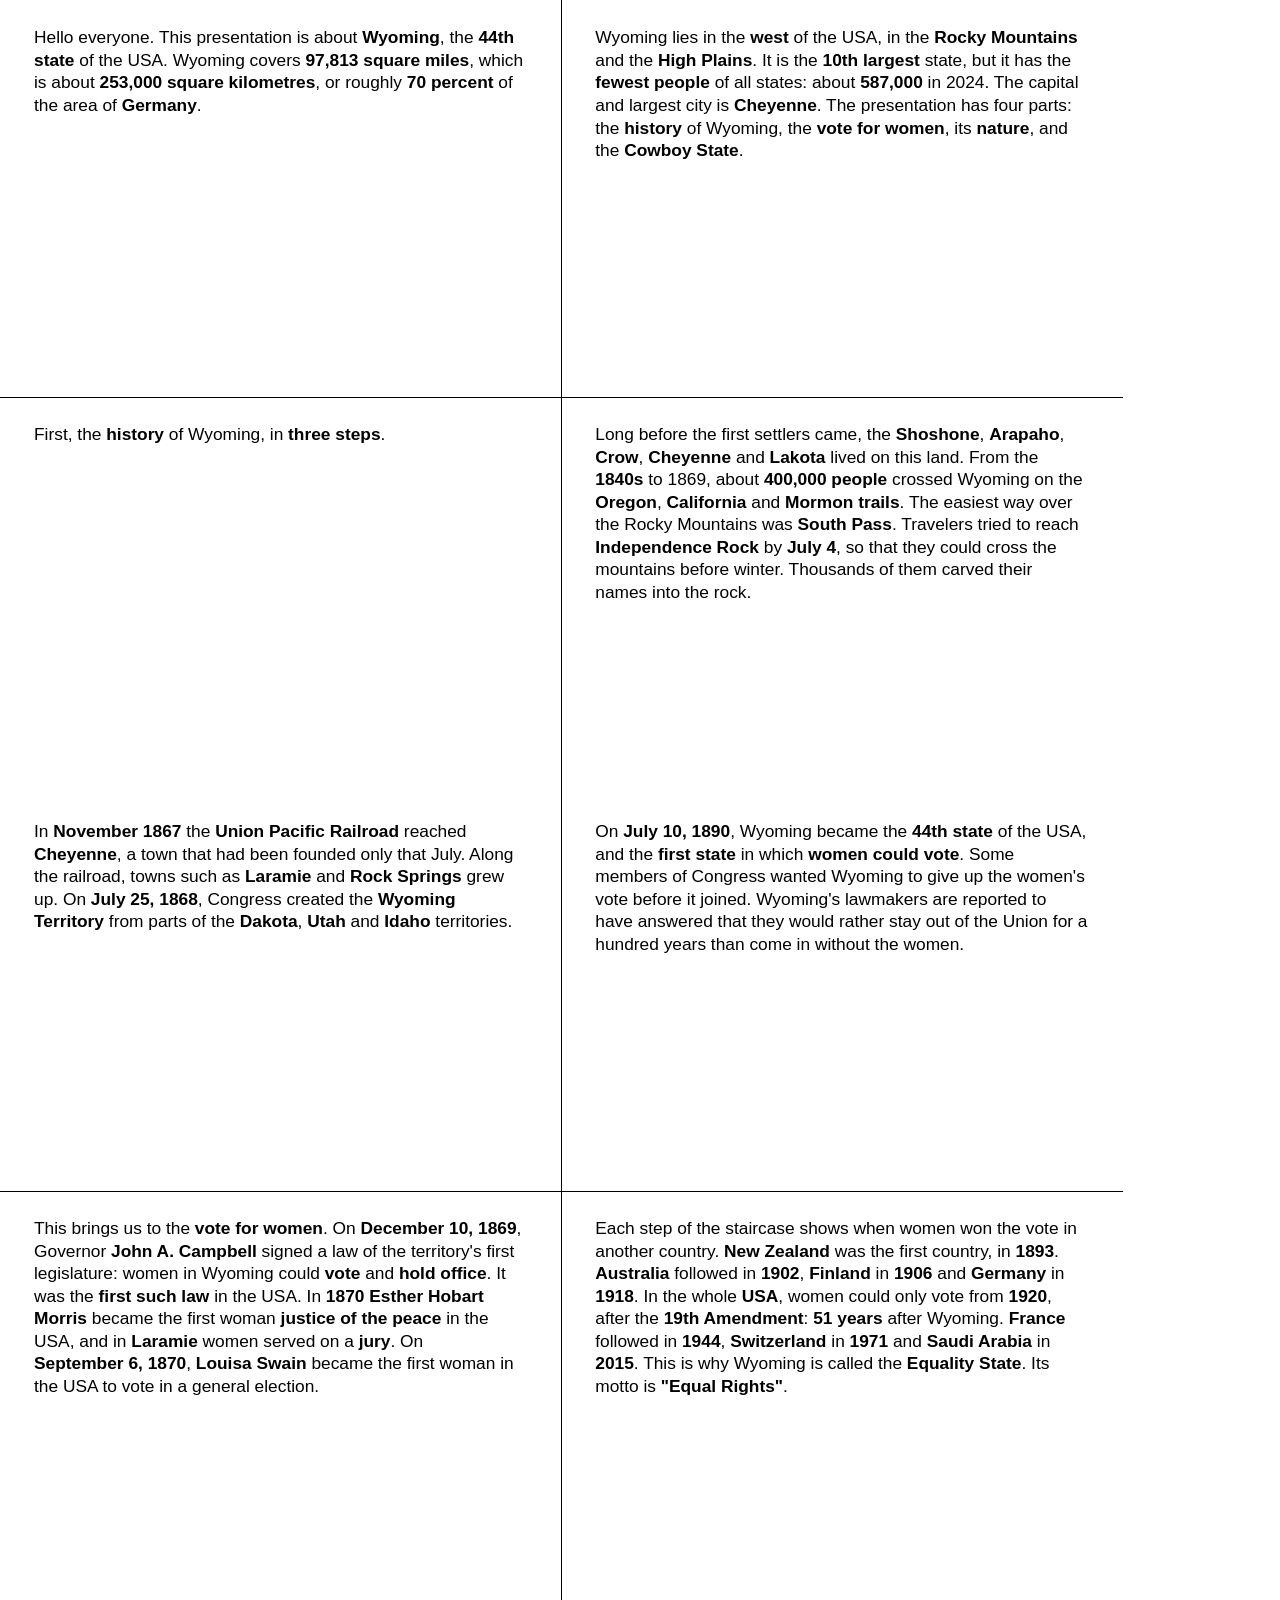
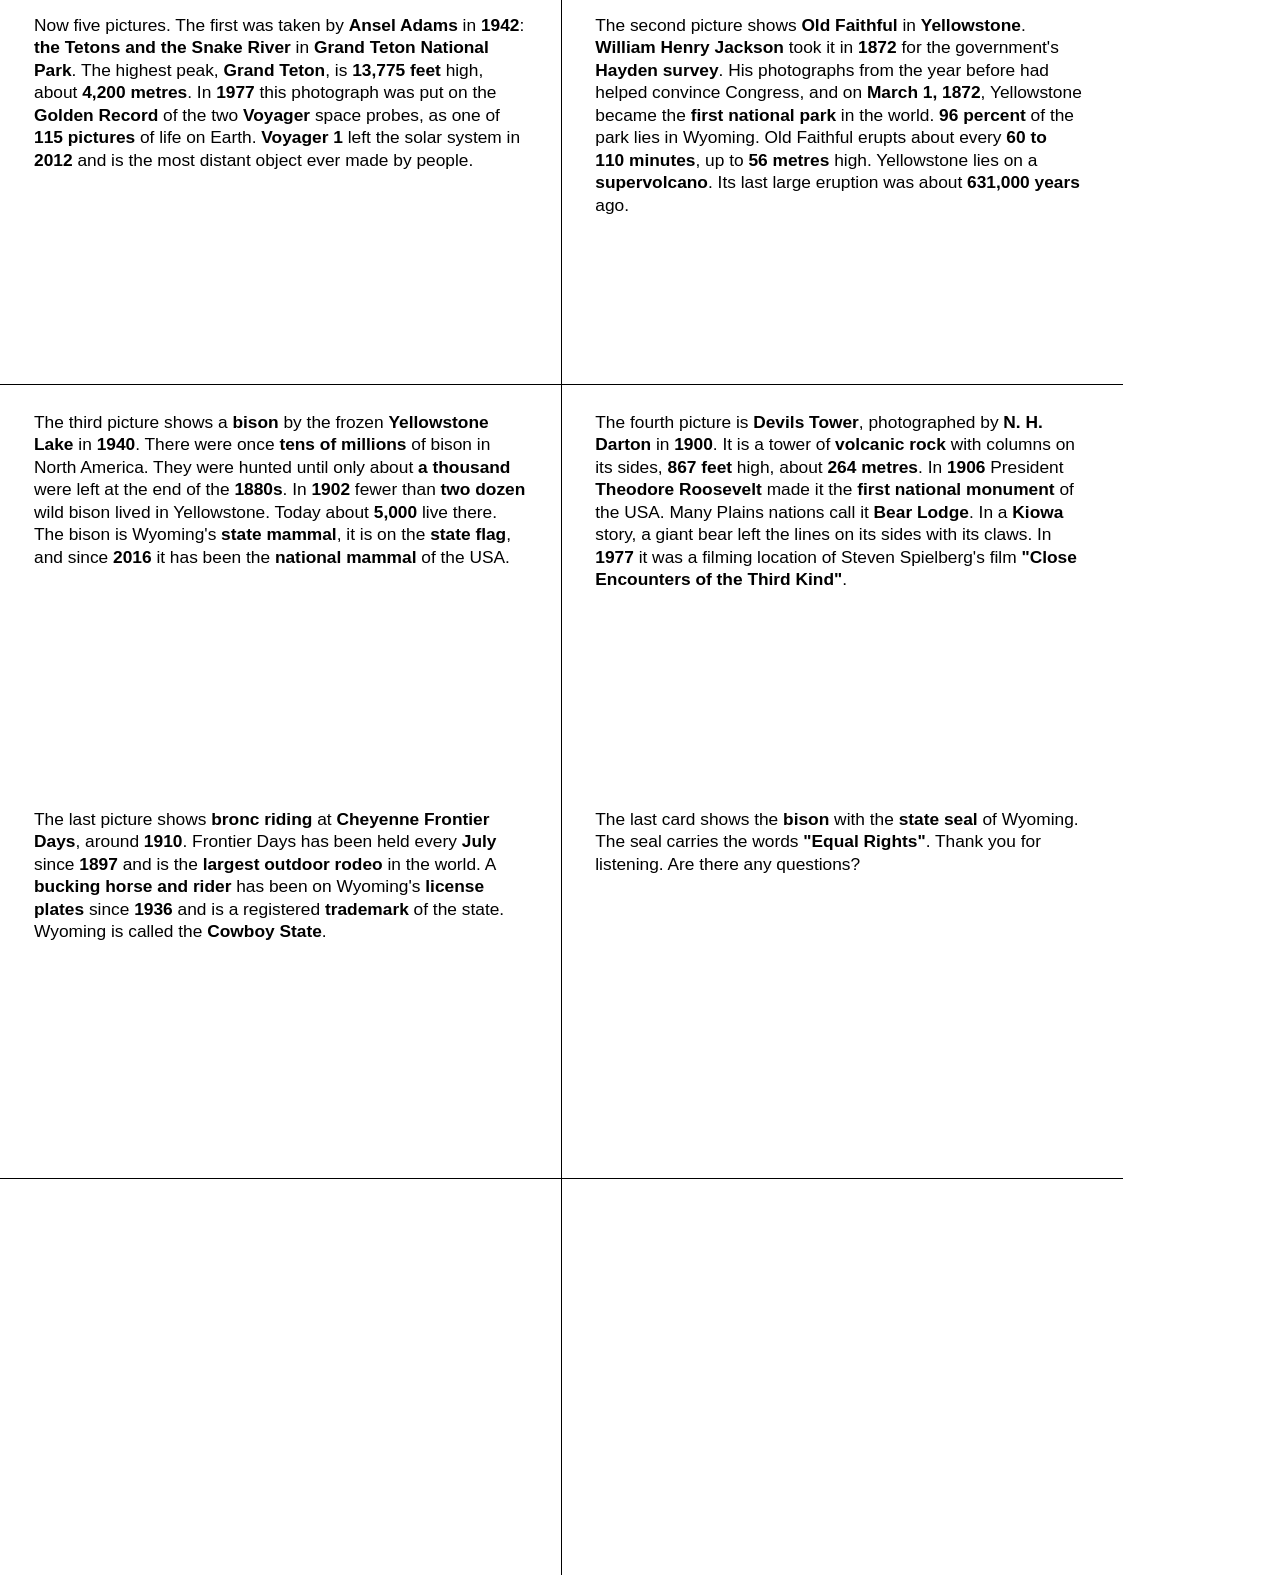
==== karten/karten.html @ 64c2def0 "Wyoming: history on the dial, the vote for women on the staircase, five pictures, and the cue cards;" ====
<!doctype html><html lang="en"><head><meta charset="utf-8"><title>Wyoming Karteikarten</title><style>
@page{size:297mm 210mm;margin:0}
*{box-sizing:border-box;margin:0;padding:0}
html,body{background:#fff;color:#000;font-family:Arial,Helvetica,sans-serif}
.sheet{position:relative;width:297mm;height:210mm;display:grid;grid-template-columns:148.5mm 148.5mm;grid-template-rows:105mm 105mm;break-after:page;overflow:hidden}
.sheet:last-child{break-after:auto}
.sheet::before,.sheet::after{content:"";position:absolute;background:#000}
.sheet::before{left:148.5mm;top:0;bottom:0;width:.1mm}
.sheet::after{top:105mm;left:0;right:0;height:.1mm}
.card{padding:7mm 9mm 6mm;overflow:hidden}
p{font-size:13pt;line-height:1.3;hyphens:manual}
</style></head><body><div class="sheet"><article class="card"><p>Hello everyone. This presentation is about <b>Wyoming</b>, the <b>44th state</b> of the USA. Wyoming covers <b>97,813&nbsp;square miles</b>, which is about <b>253,000&nbsp;square kilometres</b>, or roughly <b>70&nbsp;percent</b> of the area of <b>Germany</b>.</p></article><article class="card"><p>Wyoming lies in the <b>west</b> of the USA, in the <b>Rocky Mountains</b> and the <b>High Plains</b>. It is the <b>10th largest</b> state, but it has the <b>fewest people</b> of all states: about <b>587,000</b> in 2024. The capital and largest city is <b>Cheyenne</b>. The presentation has four parts: the <b>history</b> of Wyoming, the <b>vote for women</b>, its <b>nature</b>, and the <b>Cowboy State</b>.</p></article><article class="card"><p>First, the <b>history</b> of Wyoming, in <b>three steps</b>.</p></article><article class="card"><p>Long before the first settlers came, the <b>Shoshone</b>, <b>Arapaho</b>, <b>Crow</b>, <b>Cheyenne</b> and <b>Lakota</b> lived on this land. From the <b>1840s</b> to 1869, about <b>400,000&nbsp;people</b> crossed Wyoming on the <b>Oregon</b>, <b>California</b> and <b>Mormon trails</b>. The easiest way over the Rocky Mountains was <b>South Pass</b>. Travelers tried to reach <b>Independence Rock</b> by <b>July&nbsp;4</b>, so that they could cross the mountains before winter. Thousands of them carved their names into the rock.</p></article></div><div class="sheet"><article class="card"><p>In <b>November&nbsp;1867</b> the <b>Union Pacific Railroad</b> reached <b>Cheyenne</b>, a town that had been founded only that July. Along the railroad, towns such as <b>Laramie</b> and <b>Rock Springs</b> grew up. On <b>July&nbsp;25, 1868</b>, Congress created the <b>Wyoming Territory</b> from parts of the <b>Dakota</b>, <b>Utah</b> and <b>Idaho</b> territories.</p></article><article class="card"><p>On <b>July&nbsp;10, 1890</b>, Wyoming became the <b>44th state</b> of the USA, and the <b>first state</b> in which <b>women could vote</b>. Some members of Congress wanted Wyoming to give up the women's vote before it joined. Wyoming's lawmakers are reported to have answered that they would rather stay out of the Union for a hundred years than come in without the women.</p></article><article class="card"><p>This brings us to the <b>vote for women</b>. On <b>December&nbsp;10, 1869</b>, Governor <b>John A. Campbell</b> signed a law of the territory's first legislature: women in Wyoming could <b>vote</b> and <b>hold office</b>. It was the <b>first such law</b> in the USA. In <b>1870</b> <b>Esther Hobart Morris</b> became the first woman <b>justice of the peace</b> in the USA, and in <b>Laramie</b> women served on a <b>jury</b>. On <b>September&nbsp;6, 1870</b>, <b>Louisa Swain</b> became the first woman in the USA to vote in a general election.</p></article><article class="card"><p>Each step of the staircase shows when women won the vote in another country. <b>New Zealand</b> was the first country, in <b>1893</b>. <b>Australia</b> followed in <b>1902</b>, <b>Finland</b> in <b>1906</b> and <b>Germany</b> in <b>1918</b>. In the whole <b>USA</b>, women could only vote from <b>1920</b>, after the <b>19th Amendment</b>: <b>51&nbsp;years</b> after Wyoming. <b>France</b> followed in <b>1944</b>, <b>Switzerland</b> in <b>1971</b> and <b>Saudi Arabia</b> in <b>2015</b>. This is why Wyoming is called the <b>Equality State</b>. Its motto is <b>"Equal Rights"</b>.</p></article></div><div class="sheet"><article class="card"><p>Now five pictures. The first was taken by <b>Ansel Adams</b> in <b>1942</b>: <b>the Tetons and the Snake River</b> in <b>Grand Teton National Park</b>. The highest peak, <b>Grand Teton</b>, is <b>13,775&nbsp;feet</b> high, about <b>4,200&nbsp;metres</b>. In <b>1977</b> this photograph was put on the <b>Golden Record</b> of the two <b>Voyager</b> space probes, as one of <b>115&nbsp;pictures</b> of life on Earth. <b>Voyager 1</b> left the solar system in <b>2012</b> and is the most distant object ever made by people.</p></article><article class="card"><p>The second picture shows <b>Old Faithful</b> in <b>Yellowstone</b>. <b>William Henry Jackson</b> took it in <b>1872</b> for the government's <b>Hayden survey</b>. His photographs from the year before had helped convince Congress, and on <b>March&nbsp;1, 1872</b>, Yellowstone became the <b>first national park</b> in the world. <b>96&nbsp;percent</b> of the park lies in Wyoming. Old Faithful erupts about every <b>60 to 110&nbsp;minutes</b>, up to <b>56&nbsp;metres</b> high. Yellowstone lies on a <b>supervolcano</b>. Its last large eruption was about <b>631,000&nbsp;years</b> ago.</p></article><article class="card"><p>The third picture shows a <b>bison</b> by the frozen <b>Yellowstone Lake</b> in <b>1940</b>. There were once <b>tens of millions</b> of bison in North America. They were hunted until only about <b>a thousand</b> were left at the end of the <b>1880s</b>. In <b>1902</b> fewer than <b>two dozen</b> wild bison lived in Yellowstone. Today about <b>5,000</b> live there. The bison is Wyoming's <b>state mammal</b>, it is on the <b>state flag</b>, and since <b>2016</b> it has been the <b>national mammal</b> of the USA.</p></article><article class="card"><p>The fourth picture is <b>Devils Tower</b>, photographed by <b>N. H. Darton</b> in <b>1900</b>. It is a tower of <b>volcanic rock</b> with columns on its sides, <b>867&nbsp;feet</b> high, about <b>264&nbsp;metres</b>. In <b>1906</b> President <b>Theodore Roosevelt</b> made it the <b>first national monument</b> of the USA. Many Plains nations call it <b>Bear Lodge</b>. In a <b>Kiowa</b> story, a giant bear left the lines on its sides with its claws. In <b>1977</b> it was a filming location of Steven Spielberg's film <b>"Close Encounters of the Third Kind"</b>.</p></article></div><div class="sheet"><article class="card"><p>The last picture shows <b>bronc riding</b> at <b>Cheyenne Frontier Days</b>, around <b>1910</b>. Frontier Days has been held every <b>July</b> since <b>1897</b> and is the <b>largest outdoor rodeo</b> in the world. A <b>bucking horse and rider</b> has been on Wyoming's <b>license plates</b> since <b>1936</b> and is a registered <b>trademark</b> of the state. Wyoming is called the <b>Cowboy State</b>.</p></article><article class="card"><p>The last card shows the <b>bison</b> with the <b>state seal</b> of Wyoming. The seal carries the words <b>"Equal Rights"</b>. Thank you for listening. Are there any questions?</p></article></div></body></html>
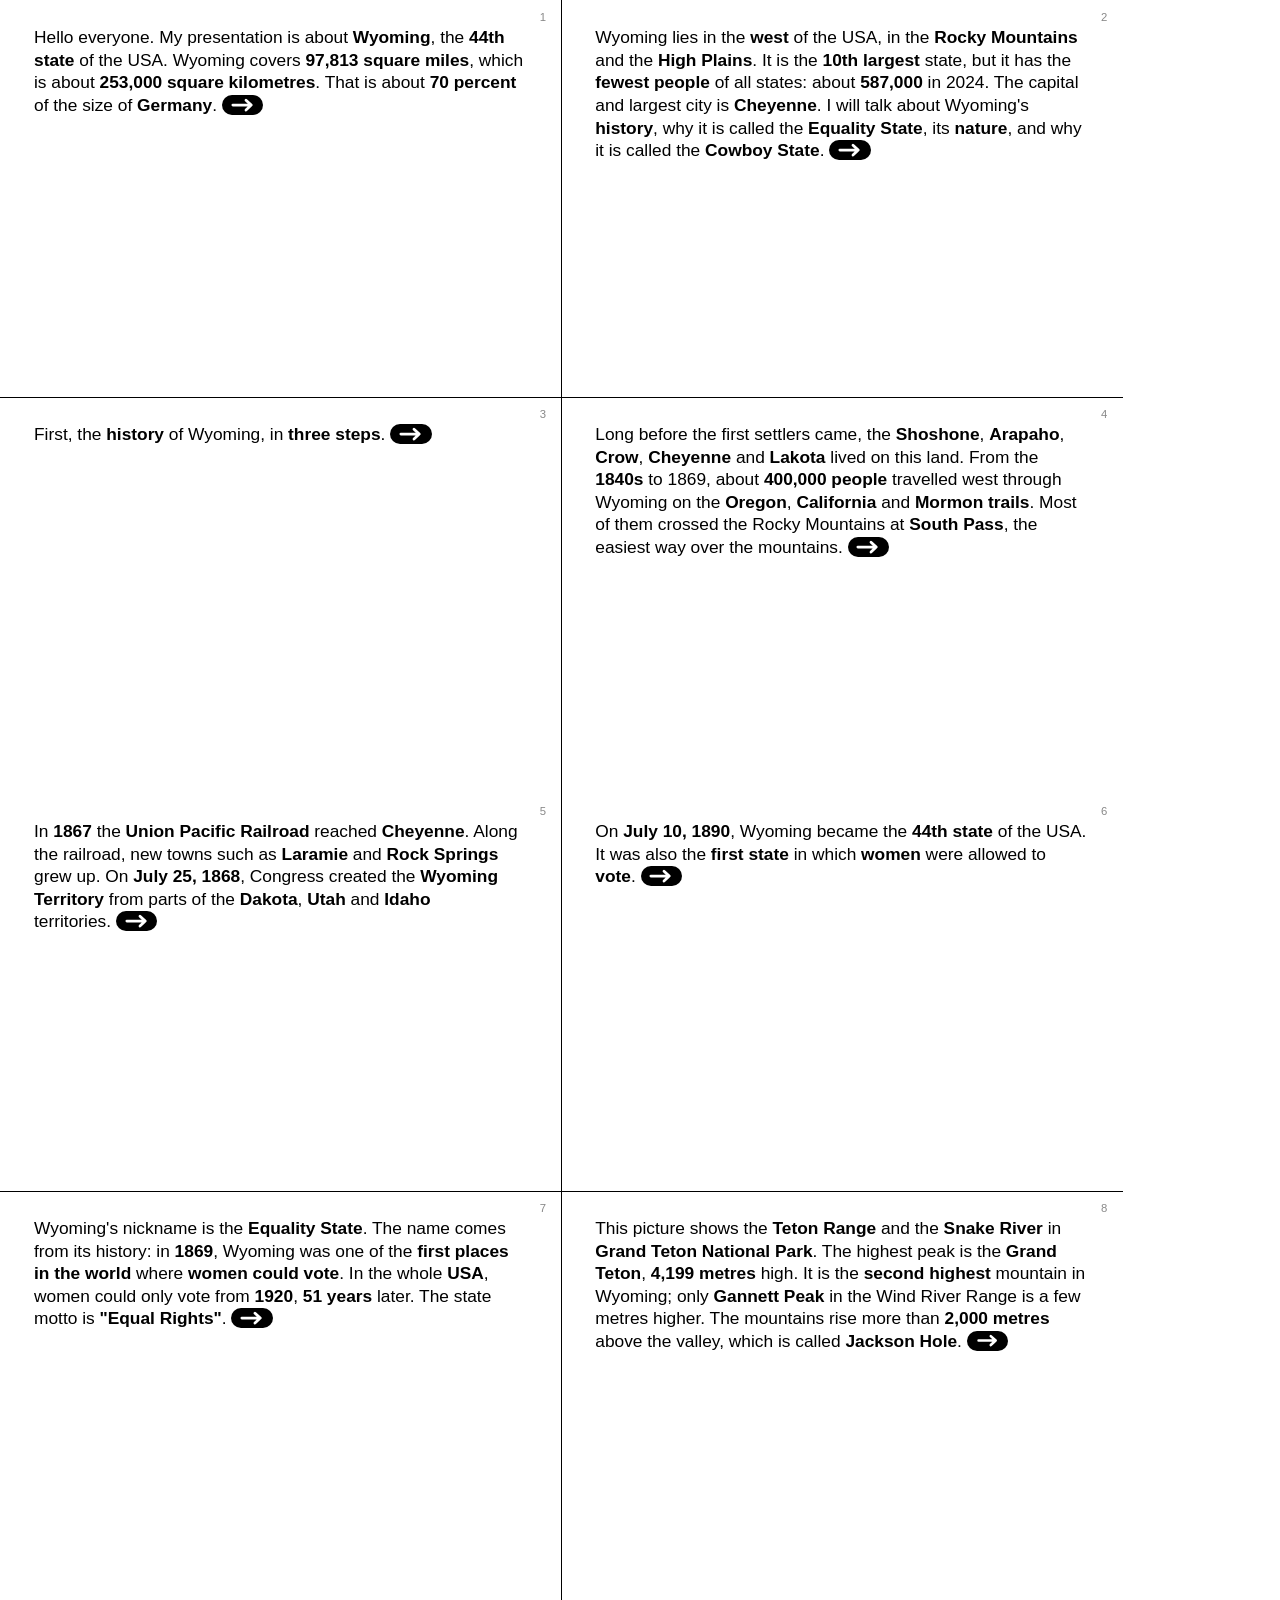
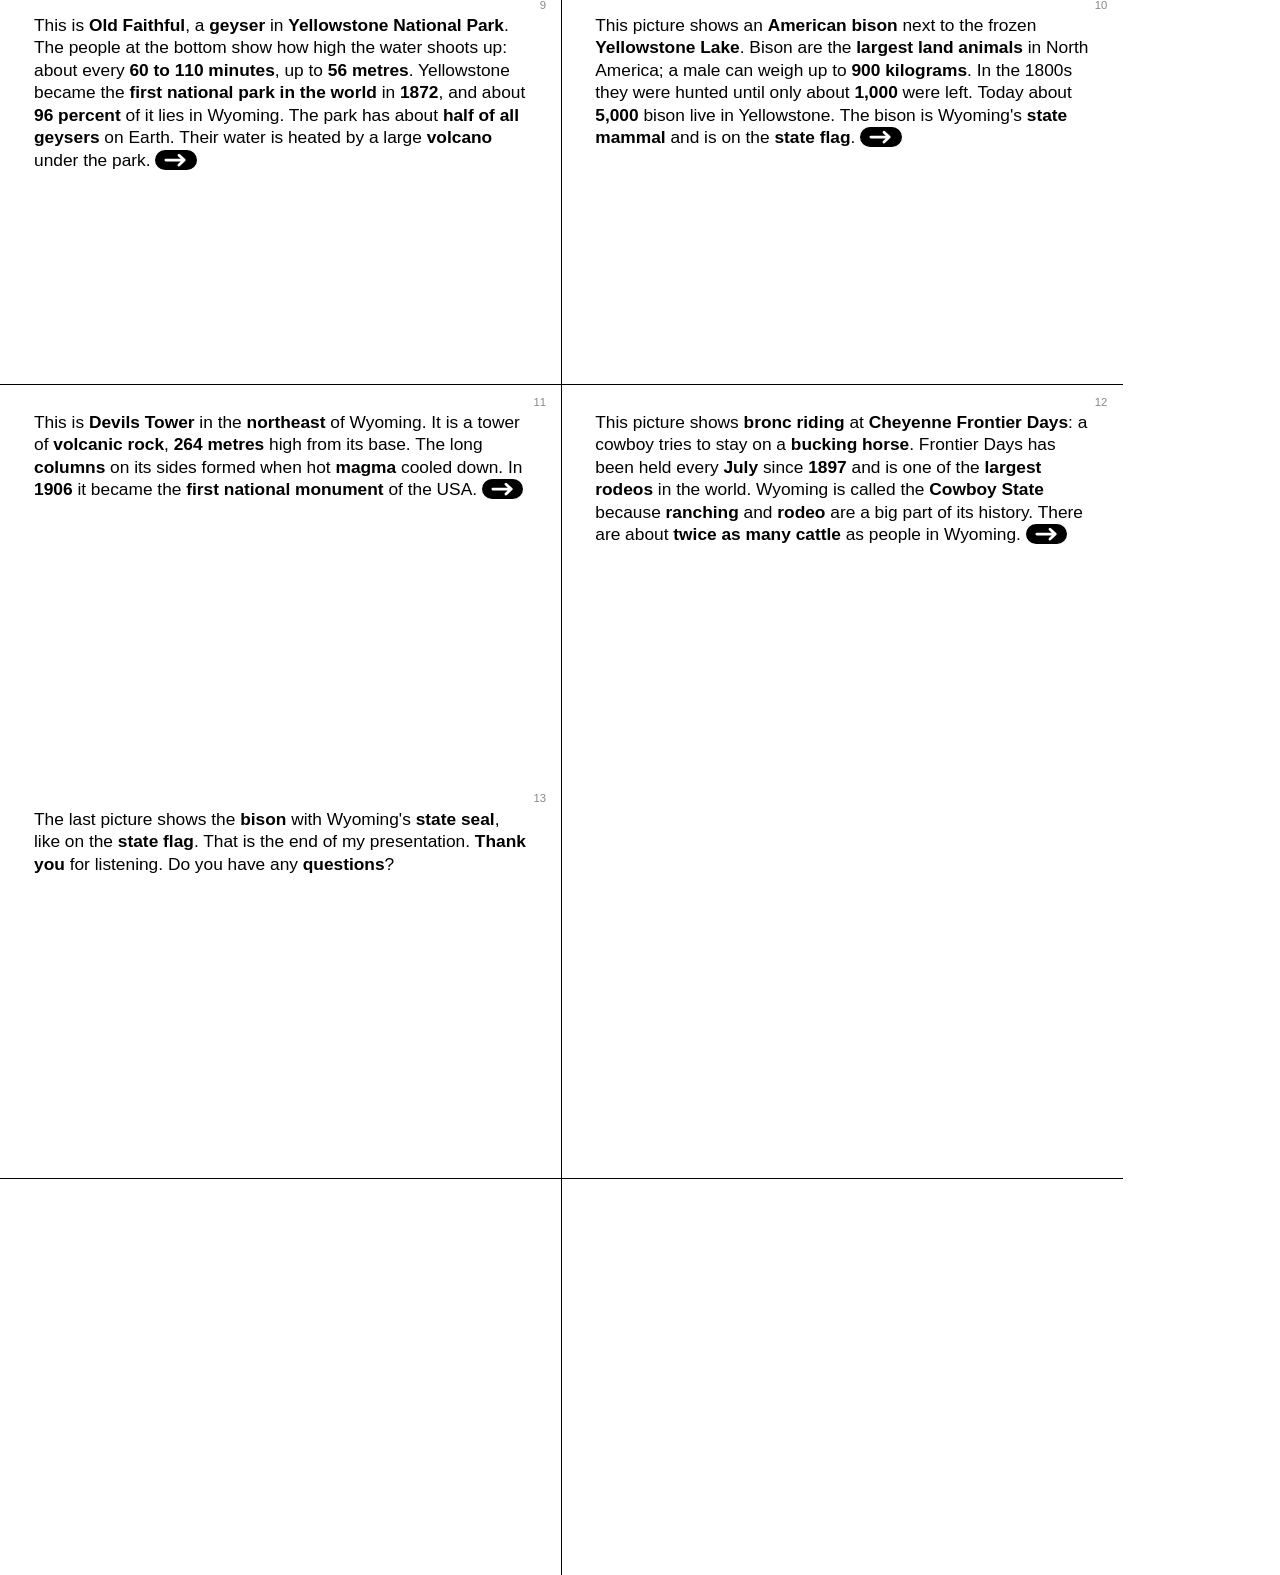
==== commit 9f112646: "Cue cards: plain and neutral, one card for each slide, an arrow where to click Thirteen cards, one f" ====
--- a/karten/karten.html
+++ b/karten/karten.html
@@ -7,6 +7,9 @@
 .sheet::before,.sheet::after{content:"";position:absolute;background:#000}
 .sheet::before{left:148.5mm;top:0;bottom:0;width:.1mm}
 .sheet::after{top:105mm;left:0;right:0;height:.1mm}
-.card{padding:7mm 9mm 6mm;overflow:hidden}
+.card{position:relative;padding:7mm 9mm 6mm;overflow:hidden}
+.num{position:absolute;top:3mm;right:4mm;font-size:8.5pt;color:#888}
 p{font-size:13pt;line-height:1.3;hyphens:manual}
-</style></head><body><div class="sheet"><article class="card"><p>Hello everyone. This presentation is about <b>Wyoming</b>, the <b>44th state</b> of the USA. Wyoming covers <b>97,813&nbsp;square miles</b>, which is about <b>253,000&nbsp;square kilometres</b>, or roughly <b>70&nbsp;percent</b> of the area of <b>Germany</b>.</p></article><article class="card"><p>Wyoming lies in the <b>west</b> of the USA, in the <b>Rocky Mountains</b> and the <b>High Plains</b>. It is the <b>10th largest</b> state, but it has the <b>fewest people</b> of all states: about <b>587,000</b> in 2024. The capital and largest city is <b>Cheyenne</b>. The presentation has four parts: the <b>history</b> of Wyoming, the <b>vote for women</b>, its <b>nature</b>, and the <b>Cowboy State</b>.</p></article><article class="card"><p>First, the <b>history</b> of Wyoming, in <b>three steps</b>.</p></article><article class="card"><p>Long before the first settlers came, the <b>Shoshone</b>, <b>Arapaho</b>, <b>Crow</b>, <b>Cheyenne</b> and <b>Lakota</b> lived on this land. From the <b>1840s</b> to 1869, about <b>400,000&nbsp;people</b> crossed Wyoming on the <b>Oregon</b>, <b>California</b> and <b>Mormon trails</b>. The easiest way over the Rocky Mountains was <b>South Pass</b>. Travelers tried to reach <b>Independence Rock</b> by <b>July&nbsp;4</b>, so that they could cross the mountains before winter. Thousands of them carved their names into the rock.</p></article></div><div class="sheet"><article class="card"><p>In <b>November&nbsp;1867</b> the <b>Union Pacific Railroad</b> reached <b>Cheyenne</b>, a town that had been founded only that July. Along the railroad, towns such as <b>Laramie</b> and <b>Rock Springs</b> grew up. On <b>July&nbsp;25, 1868</b>, Congress created the <b>Wyoming Territory</b> from parts of the <b>Dakota</b>, <b>Utah</b> and <b>Idaho</b> territories.</p></article><article class="card"><p>On <b>July&nbsp;10, 1890</b>, Wyoming became the <b>44th state</b> of the USA, and the <b>first state</b> in which <b>women could vote</b>. Some members of Congress wanted Wyoming to give up the women's vote before it joined. Wyoming's lawmakers are reported to have answered that they would rather stay out of the Union for a hundred years than come in without the women.</p></article><article class="card"><p>This brings us to the <b>vote for women</b>. On <b>December&nbsp;10, 1869</b>, Governor <b>John A. Campbell</b> signed a law of the territory's first legislature: women in Wyoming could <b>vote</b> and <b>hold office</b>. It was the <b>first such law</b> in the USA. In <b>1870</b> <b>Esther Hobart Morris</b> became the first woman <b>justice of the peace</b> in the USA, and in <b>Laramie</b> women served on a <b>jury</b>. On <b>September&nbsp;6, 1870</b>, <b>Louisa Swain</b> became the first woman in the USA to vote in a general election.</p></article><article class="card"><p>Each step of the staircase shows when women won the vote in another country. <b>New Zealand</b> was the first country, in <b>1893</b>. <b>Australia</b> followed in <b>1902</b>, <b>Finland</b> in <b>1906</b> and <b>Germany</b> in <b>1918</b>. In the whole <b>USA</b>, women could only vote from <b>1920</b>, after the <b>19th Amendment</b>: <b>51&nbsp;years</b> after Wyoming. <b>France</b> followed in <b>1944</b>, <b>Switzerland</b> in <b>1971</b> and <b>Saudi Arabia</b> in <b>2015</b>. This is why Wyoming is called the <b>Equality State</b>. Its motto is <b>"Equal Rights"</b>.</p></article></div><div class="sheet"><article class="card"><p>Now five pictures. The first was taken by <b>Ansel Adams</b> in <b>1942</b>: <b>the Tetons and the Snake River</b> in <b>Grand Teton National Park</b>. The highest peak, <b>Grand Teton</b>, is <b>13,775&nbsp;feet</b> high, about <b>4,200&nbsp;metres</b>. In <b>1977</b> this photograph was put on the <b>Golden Record</b> of the two <b>Voyager</b> space probes, as one of <b>115&nbsp;pictures</b> of life on Earth. <b>Voyager 1</b> left the solar system in <b>2012</b> and is the most distant object ever made by people.</p></article><article class="card"><p>The second picture shows <b>Old Faithful</b> in <b>Yellowstone</b>. <b>William Henry Jackson</b> took it in <b>1872</b> for the government's <b>Hayden survey</b>. His photographs from the year before had helped convince Congress, and on <b>March&nbsp;1, 1872</b>, Yellowstone became the <b>first national park</b> in the world. <b>96&nbsp;percent</b> of the park lies in Wyoming. Old Faithful erupts about every <b>60 to 110&nbsp;minutes</b>, up to <b>56&nbsp;metres</b> high. Yellowstone lies on a <b>supervolcano</b>. Its last large eruption was about <b>631,000&nbsp;years</b> ago.</p></article><article class="card"><p>The third picture shows a <b>bison</b> by the frozen <b>Yellowstone Lake</b> in <b>1940</b>. There were once <b>tens of millions</b> of bison in North America. They were hunted until only about <b>a thousand</b> were left at the end of the <b>1880s</b>. In <b>1902</b> fewer than <b>two dozen</b> wild bison lived in Yellowstone. Today about <b>5,000</b> live there. The bison is Wyoming's <b>state mammal</b>, it is on the <b>state flag</b>, and since <b>2016</b> it has been the <b>national mammal</b> of the USA.</p></article><article class="card"><p>The fourth picture is <b>Devils Tower</b>, photographed by <b>N. H. Darton</b> in <b>1900</b>. It is a tower of <b>volcanic rock</b> with columns on its sides, <b>867&nbsp;feet</b> high, about <b>264&nbsp;metres</b>. In <b>1906</b> President <b>Theodore Roosevelt</b> made it the <b>first national monument</b> of the USA. Many Plains nations call it <b>Bear Lodge</b>. In a <b>Kiowa</b> story, a giant bear left the lines on its sides with its claws. In <b>1977</b> it was a filming location of Steven Spielberg's film <b>"Close Encounters of the Third Kind"</b>.</p></article></div><div class="sheet"><article class="card"><p>The last picture shows <b>bronc riding</b> at <b>Cheyenne Frontier Days</b>, around <b>1910</b>. Frontier Days has been held every <b>July</b> since <b>1897</b> and is the <b>largest outdoor rodeo</b> in the world. A <b>bucking horse and rider</b> has been on Wyoming's <b>license plates</b> since <b>1936</b> and is a registered <b>trademark</b> of the state. Wyoming is called the <b>Cowboy State</b>.</p></article><article class="card"><p>The last card shows the <b>bison</b> with the <b>state seal</b> of Wyoming. The seal carries the words <b>"Equal Rights"</b>. Thank you for listening. Are there any questions?</p></article></div></body></html>+.next{position:relative;padding:0 1.2em;border-radius:.7em;background:#000;-webkit-print-color-adjust:exact;print-color-adjust:exact}
+.next::after{content:"";position:absolute;left:50%;top:50%;width:1.45em;height:.8em;transform:translate(-50%,-50%);background:center/contain no-repeat url("data:image/svg+xml,%3Csvg xmlns='http://www.w3.org/2000/svg' viewBox='0 0 28 16'%3E%3Cpath d='M2.5 8h21M17.5 2.5l6 5.5-6 5.5' fill='none' stroke='white' stroke-width='3.2' stroke-linecap='round' stroke-linejoin='round'/%3E%3C/svg%3E")}
+</style></head><body><div class="sheet"><article class="card"><span class="num">1</span><p>Hello everyone. My presentation is about <b>Wyoming</b>, the <b>44th state</b> of the USA. Wyoming covers <b>97,813&nbsp;square miles</b>, which is about <b>253,000&nbsp;square kilometres</b>. That is about <b>70&nbsp;percent</b> of the size of <b>Germany</b>.&nbsp;<span class="next" aria-label="next slide">&#8288;</span></p></article><article class="card"><span class="num">2</span><p>Wyoming lies in the <b>west</b> of the USA, in the <b>Rocky Mountains</b> and the <b>High Plains</b>. It is the <b>10th largest</b> state, but it has the <b>fewest people</b> of all states: about <b>587,000</b> in 2024. The capital and largest city is <b>Cheyenne</b>. I will talk about Wyoming's <b>history</b>, why it is called the <b>Equality State</b>, its <b>nature</b>, and why it is called the <b>Cowboy State</b>.&nbsp;<span class="next" aria-label="next slide">&#8288;</span></p></article><article class="card"><span class="num">3</span><p>First, the <b>history</b> of Wyoming, in <b>three steps</b>.&nbsp;<span class="next" aria-label="next slide">&#8288;</span></p></article><article class="card"><span class="num">4</span><p>Long before the first settlers came, the <b>Shoshone</b>, <b>Arapaho</b>, <b>Crow</b>, <b>Cheyenne</b> and <b>Lakota</b> lived on this land. From the <b>1840s</b> to 1869, about <b>400,000&nbsp;people</b> travelled west through Wyoming on the <b>Oregon</b>, <b>California</b> and <b>Mormon trails</b>. Most of them crossed the Rocky Mountains at <b>South Pass</b>, the easiest way over the mountains.&nbsp;<span class="next" aria-label="next slide">&#8288;</span></p></article></div><div class="sheet"><article class="card"><span class="num">5</span><p>In <b>1867</b> the <b>Union Pacific Railroad</b> reached <b>Cheyenne</b>. Along the railroad, new towns such as <b>Laramie</b> and <b>Rock Springs</b> grew up. On <b>July&nbsp;25, 1868</b>, Congress created the <b>Wyoming Territory</b> from parts of the <b>Dakota</b>, <b>Utah</b> and <b>Idaho</b> territories.&nbsp;<span class="next" aria-label="next slide">&#8288;</span></p></article><article class="card"><span class="num">6</span><p>On <b>July&nbsp;10, 1890</b>, Wyoming became the <b>44th state</b> of the USA. It was also the <b>first state</b> in which <b>women</b> were allowed to <b>vote</b>.&nbsp;<span class="next" aria-label="next slide">&#8288;</span></p></article><article class="card"><span class="num">7</span><p>Wyoming's nickname is the <b>Equality State</b>. The name comes from its history: in <b>1869</b>, Wyoming was one of the <b>first places in the world</b> where <b>women could vote</b>. In the whole <b>USA</b>, women could only vote from <b>1920</b>, <b>51&nbsp;years</b> later. The state motto is <b>"Equal Rights"</b>.&nbsp;<span class="next" aria-label="next slide">&#8288;</span></p></article><article class="card"><span class="num">8</span><p>This picture shows the <b>Teton Range</b> and the <b>Snake River</b> in <b>Grand Teton National Park</b>. The highest peak is the <b>Grand Teton</b>, <b>4,199&nbsp;metres</b> high. It is the <b>second highest</b> mountain in Wyoming; only <b>Gannett Peak</b> in the Wind River Range is a few metres higher. The mountains rise more than <b>2,000&nbsp;metres</b> above the valley, which is called <b>Jackson Hole</b>.&nbsp;<span class="next" aria-label="next slide">&#8288;</span></p></article></div><div class="sheet"><article class="card"><span class="num">9</span><p>This is <b>Old Faithful</b>, a <b>geyser</b> in <b>Yellowstone National Park</b>. The people at the bottom show how high the water shoots up: about every <b>60 to 110&nbsp;minutes</b>, up to <b>56&nbsp;metres</b>. Yellowstone became the <b>first national park in the world</b> in <b>1872</b>, and about <b>96&nbsp;percent</b> of it lies in Wyoming. The park has about <b>half of all geysers</b> on Earth. Their water is heated by a large <b>volcano</b> under the park.&nbsp;<span class="next" aria-label="next slide">&#8288;</span></p></article><article class="card"><span class="num">10</span><p>This picture shows an <b>American bison</b> next to the frozen <b>Yellowstone Lake</b>. Bison are the <b>largest land animals</b> in North America; a male can weigh up to <b>900&nbsp;kilograms</b>. In the 1800s they were hunted until only about <b>1,000</b> were left. Today about <b>5,000</b> bison live in Yellowstone. The bison is Wyoming's <b>state mammal</b> and is on the <b>state flag</b>.&nbsp;<span class="next" aria-label="next slide">&#8288;</span></p></article><article class="card"><span class="num">11</span><p>This is <b>Devils Tower</b> in the <b>northeast</b> of Wyoming. It is a tower of <b>volcanic rock</b>, <b>264&nbsp;metres</b> high from its base. The long <b>columns</b> on its sides formed when hot <b>magma</b> cooled down. In <b>1906</b> it became the <b>first national monument</b> of the USA.&nbsp;<span class="next" aria-label="next slide">&#8288;</span></p></article><article class="card"><span class="num">12</span><p>This picture shows <b>bronc riding</b> at <b>Cheyenne Frontier Days</b>: a cowboy tries to stay on a <b>bucking horse</b>. Frontier Days has been held every <b>July</b> since <b>1897</b> and is one of the <b>largest rodeos</b> in the world. Wyoming is called the <b>Cowboy State</b> because <b>ranching</b> and <b>rodeo</b> are a big part of its history. There are about <b>twice as many cattle</b> as people in Wyoming.&nbsp;<span class="next" aria-label="next slide">&#8288;</span></p></article></div><div class="sheet"><article class="card"><span class="num">13</span><p>The last picture shows the <b>bison</b> with Wyoming's <b>state seal</b>, like on the <b>state flag</b>. That is the end of my presentation. <b>Thank you</b> for listening. Do you have any <b>questions</b>?</p></article></div></body></html>
